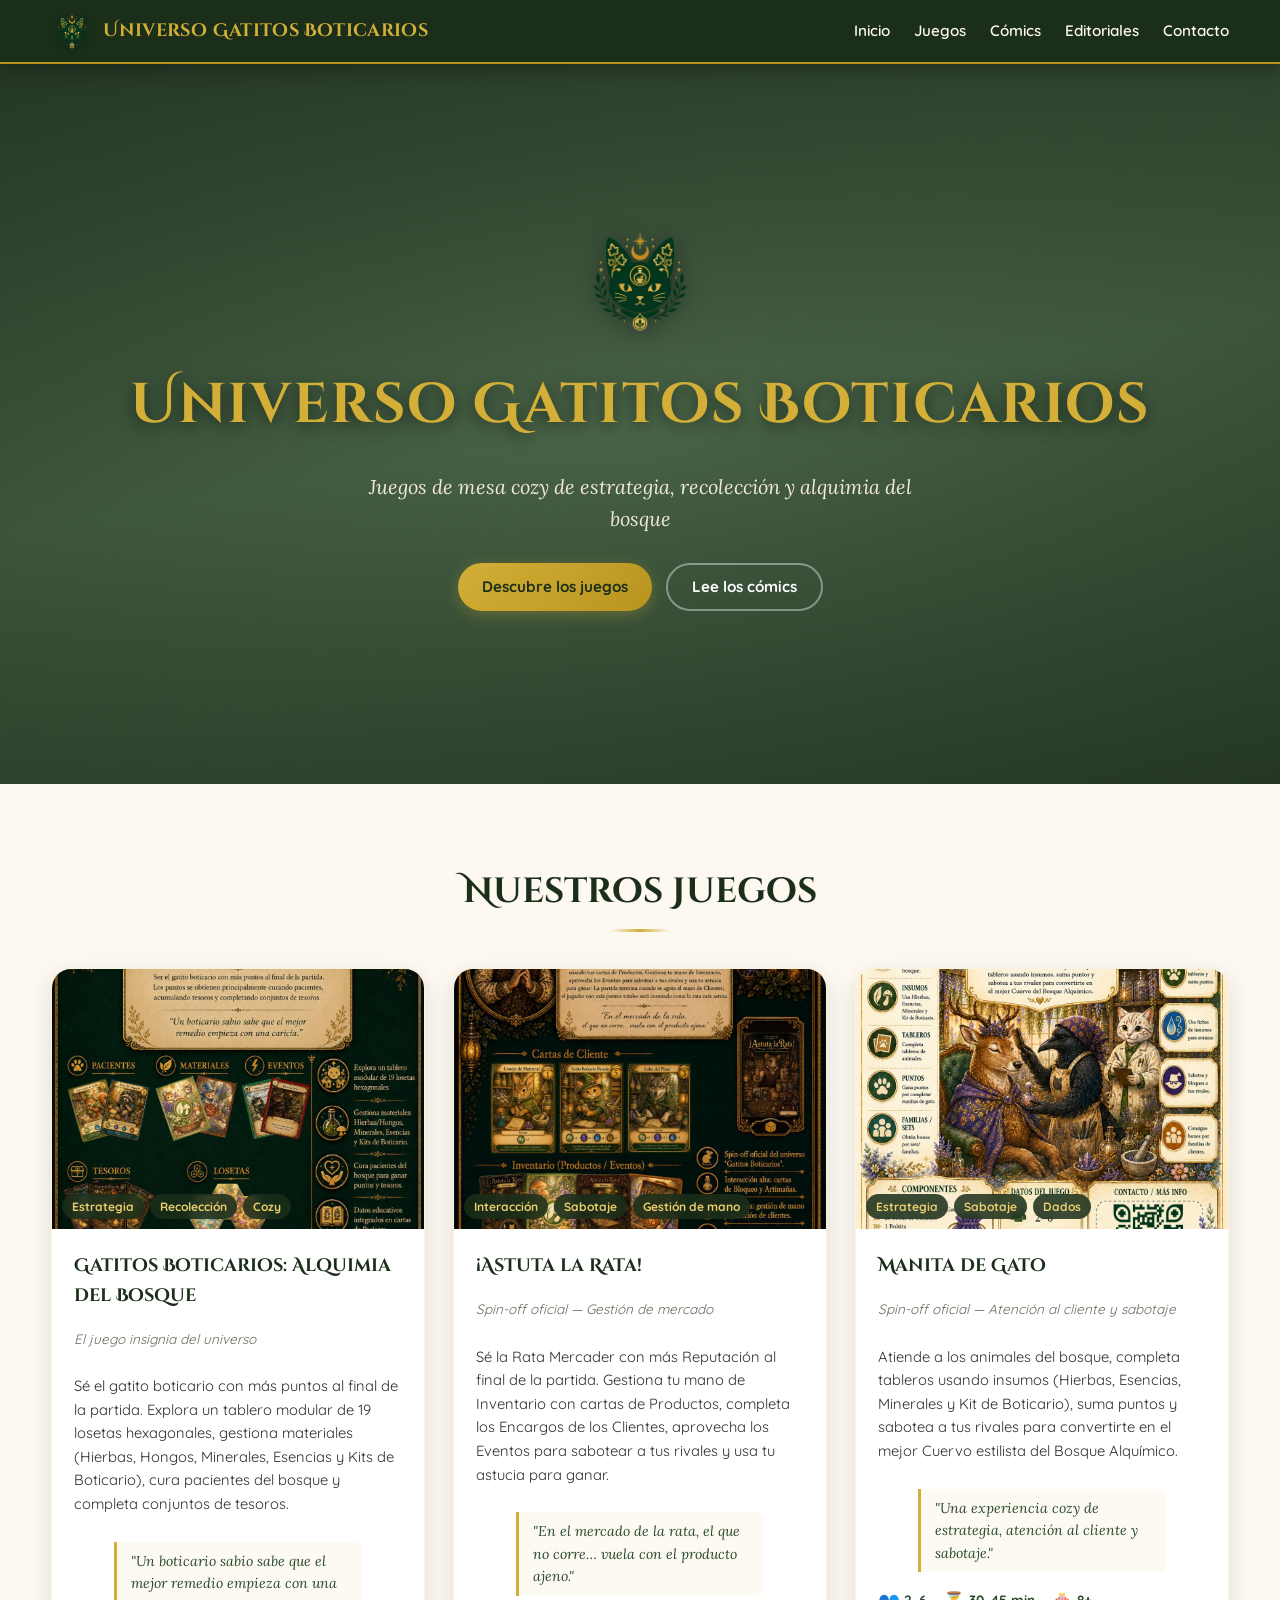
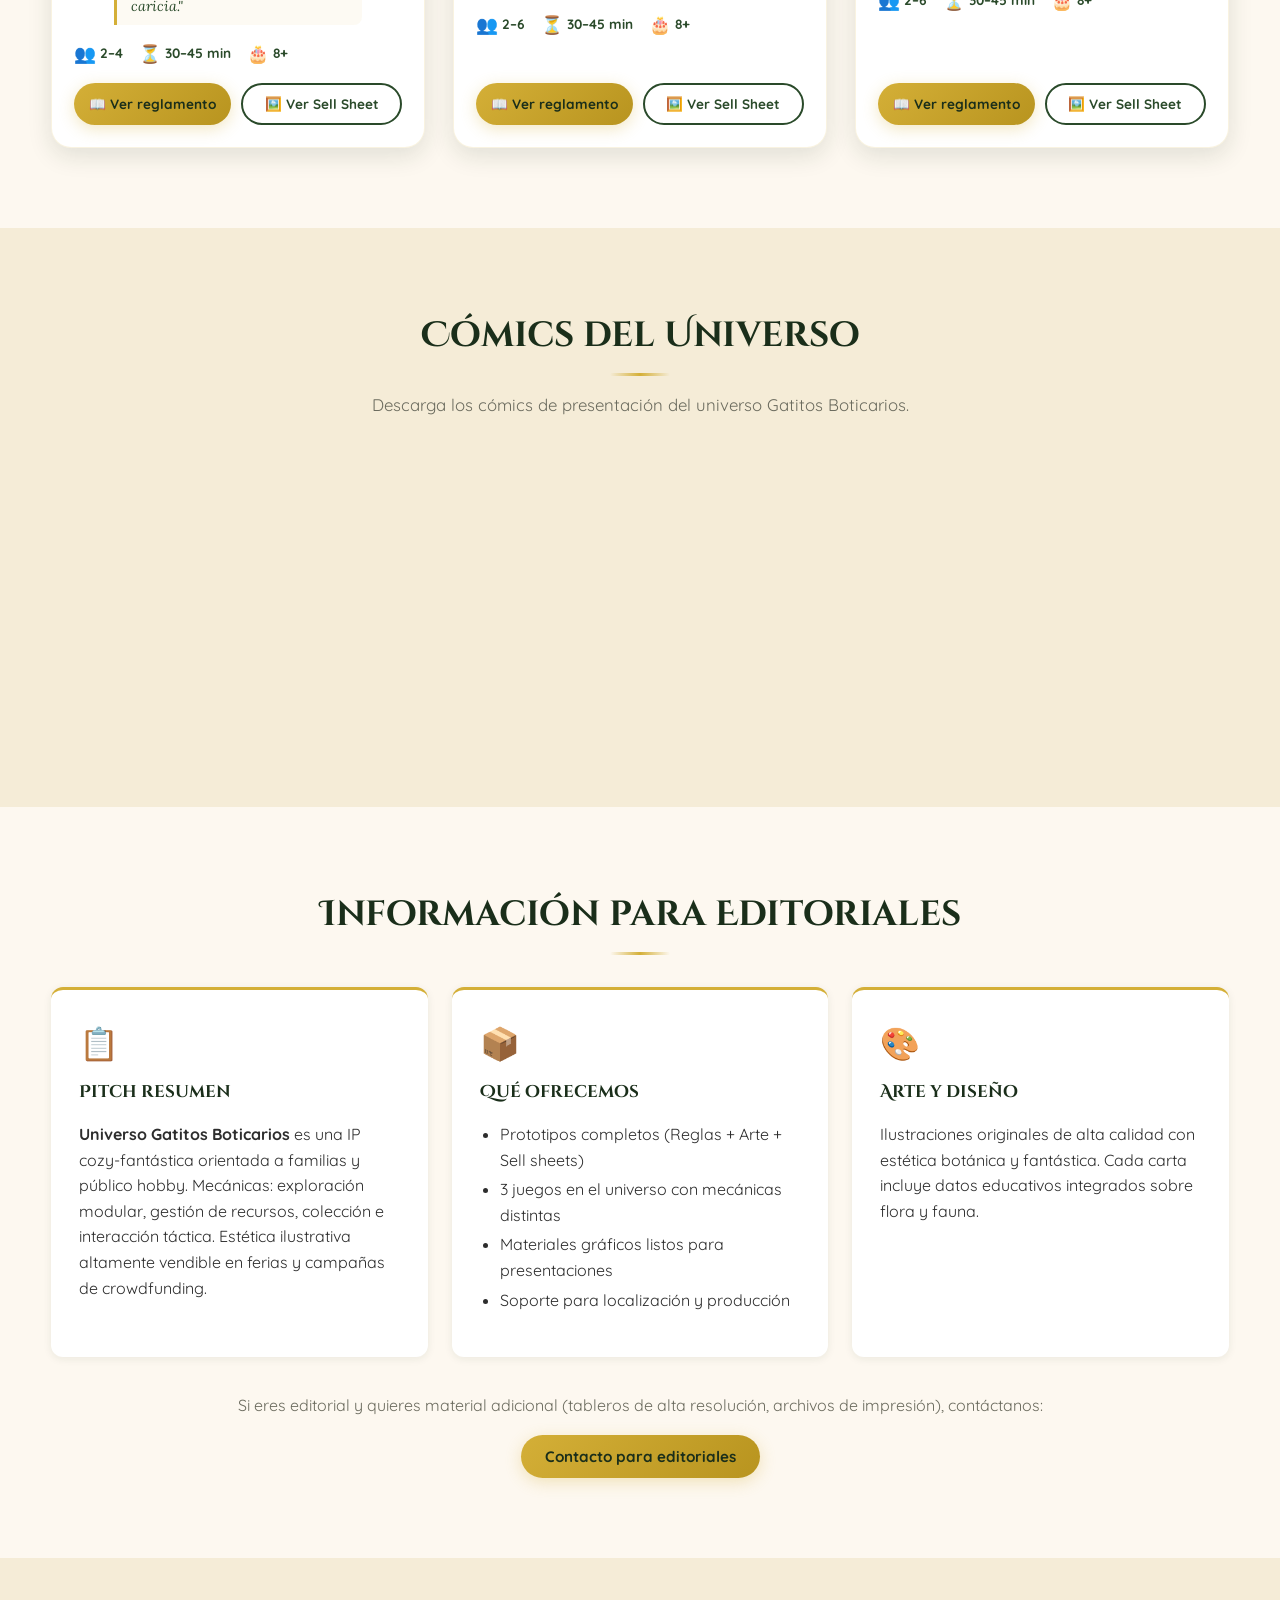
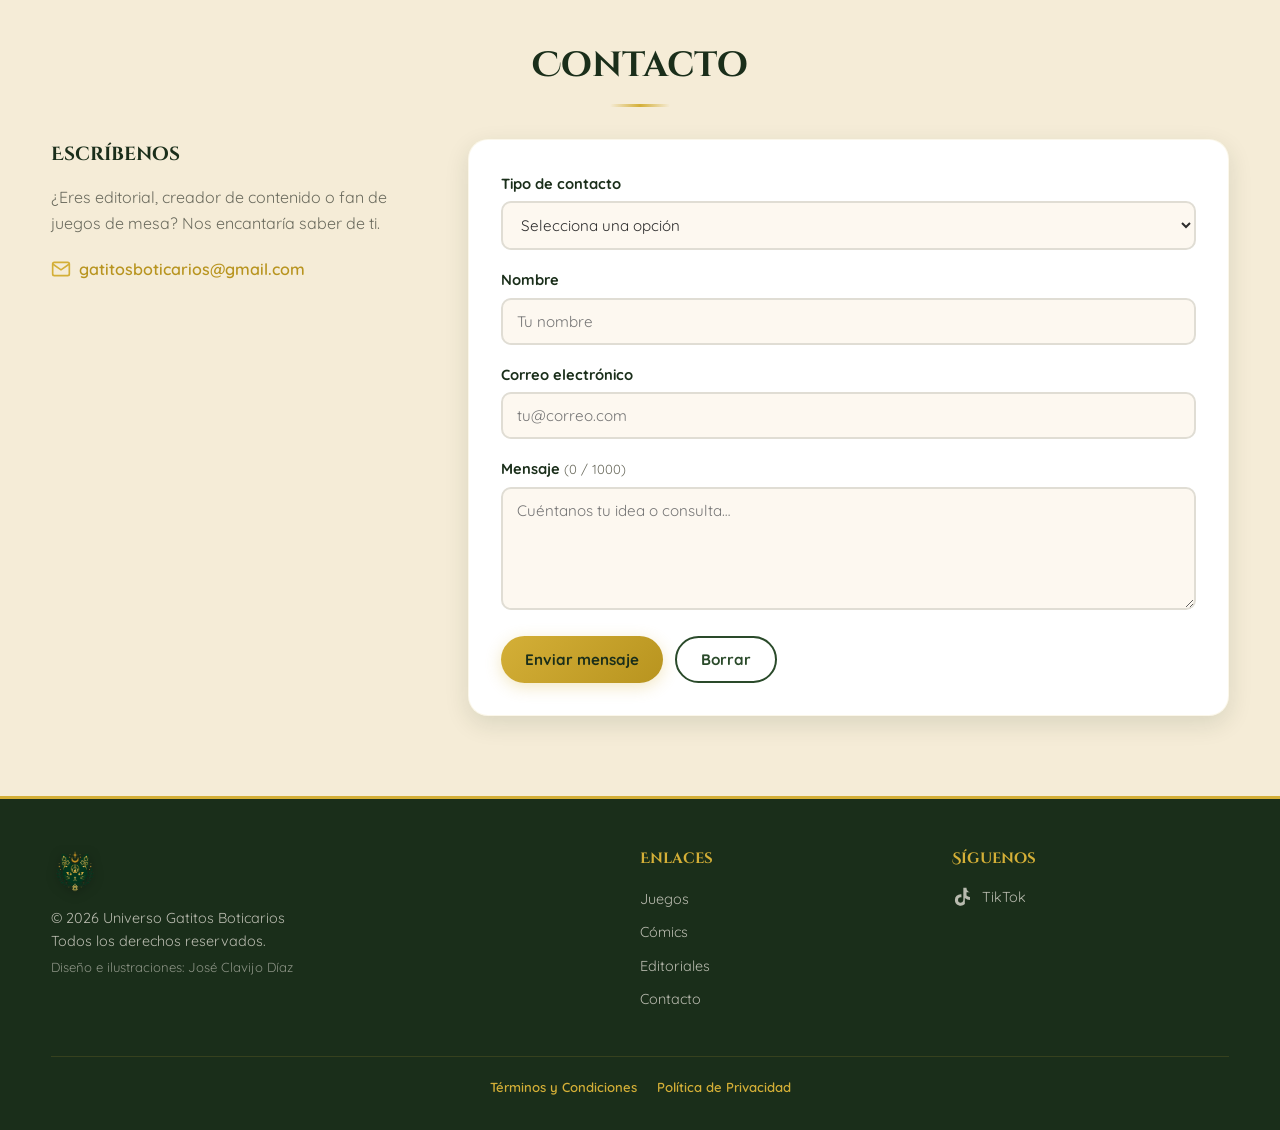
==== index.html @ 8b62f458 "Add files via upload" ====
<!DOCTYPE html>
<html lang="es">
<head>
  <meta charset="utf-8" />
  <meta name="viewport" content="width=device-width,initial-scale=1" />
  <title>Universo Gatitos Boticarios — Juegos de Mesa</title>
  <meta name="description" content="Universo Gatitos Boticarios: juegos de mesa cozy de estrategia y recolección ambientados en un bosque alquímico. Descubre Gatitos Boticarios, ¡Astuta la Rata! y Manita de Gato.">

  <!-- Favicon -->
  <link rel="icon" type="image/x-icon" href="assets/favicon/favicon.ico">
  <link rel="icon" type="image/png" sizes="192x192" href="assets/favicon/favicon-192.png">
  <link rel="apple-touch-icon" href="assets/favicon/favicon-192.png">

  <!-- Fonts -->
  <link rel="preconnect" href="https://fonts.googleapis.com">
  <link rel="preconnect" href="https://fonts.gstatic.com" crossorigin>
  <link href="https://fonts.googleapis.com/css2?family=Quicksand:wght@400;600;700&family=Cinzel+Decorative:wght@400;700&family=Lora:ital,wght@0,400;0,600;1,400&display=swap" rel="stylesheet">

  <link rel="stylesheet" href="css/style.css" />
</head>
<body>

  <!-- ===== HEADER ===== -->
  <header class="site-header" id="site-header">
    <div class="wrap header-wrap">
      <div class="brand">
        <a href="#inicio" class="brand-link">
          <img src="assets/images/logo.png" alt="Logo Universo Gatitos Boticarios" class="brand-logo">
          <span class="brand-text">Universo Gatitos Boticarios</span>
        </a>
      </div>
      <nav class="main-nav" aria-label="Navegación principal">
        <ul id="navMenu">
          <li><a href="#inicio">Inicio</a></li>
          <li><a href="#juegos">Juegos</a></li>
          <li><a href="#comics">Cómics</a></li>
          <li><a href="#editoriales">Editoriales</a></li>
          <li><a href="#contacto">Contacto</a></li>
        </ul>
        <button id="menuToggle" aria-label="Abrir menú" aria-expanded="false">
          <span class="hamburger"></span>
        </button>
      </nav>
    </div>
  </header>

  <main>

    <!-- ===== HERO ===== -->
    <section id="inicio" class="hero" role="region" aria-label="Bienvenida">
      <div class="hero-overlay"></div>
      <div class="hero-inner wrap">
        <img src="assets/images/logo.png" alt="Logo" class="hero-logo" />
        <h1>Universo Gatitos Boticarios</h1>
        <p class="tagline">Juegos de mesa cozy de estrategia, recolección y alquimia del bosque</p>
        <p class="hero-cta">
          <a href="#juegos" class="btn btn-primary">Descubre los juegos</a>
          <a href="#comics" class="btn btn-ghost">Lee los cómics</a>
        </p>
      </div>
    </section>

    <!-- ===== JUEGOS (dinámico) ===== -->
    <section id="juegos" class="section">
      <div class="wrap">
        <h2 class="section-title"><span>Nuestros Juegos</span></h2>
        <div id="gamesGrid" class="games-grid">
          <!-- Rendered by JS from data/games.json -->
        </div>
      </div>
    </section>

    <!-- ===== COMICS (dinámico) ===== -->
    <section id="comics" class="section section-alt">
      <div class="wrap">
        <h2 class="section-title"><span>Cómics del Universo</span></h2>
        <p class="section-desc">Descarga los cómics de presentación del universo Gatitos Boticarios.</p>
        <div id="comicsGrid" class="comics-grid">
          <!-- Rendered by JS from data/comics.json -->
        </div>
      </div>
    </section>

    <!-- ===== EDITORIALES ===== -->
    <section id="editoriales" class="section">
      <div class="wrap">
        <h2 class="section-title"><span>Información para Editoriales</span></h2>
        <div class="editorial-grid">
          <div class="editorial-card">
            <div class="editorial-icon">📋</div>
            <h4>Pitch resumen</h4>
            <p><strong>Universo Gatitos Boticarios</strong> es una IP cozy‑fantástica orientada a familias y público hobby. Mecánicas: exploración modular, gestión de recursos, colección e interacción táctica. Estética ilustrativa altamente vendible en ferias y campañas de crowdfunding.</p>
          </div>
          <div class="editorial-card">
            <div class="editorial-icon">📦</div>
            <h4>Qué ofrecemos</h4>
            <ul>
              <li>Prototipos completos (Reglas + Arte + Sell sheets)</li>
              <li>3 juegos en el universo con mecánicas distintas</li>
              <li>Materiales gráficos listos para presentaciones</li>
              <li>Soporte para localización y producción</li>
            </ul>
          </div>
          <div class="editorial-card">
            <div class="editorial-icon">🎨</div>
            <h4>Arte y diseño</h4>
            <p>Ilustraciones originales de alta calidad con estética botánica y fantástica. Cada carta incluye datos educativos integrados sobre flora y fauna.</p>
          </div>
        </div>
        <div class="editorial-cta">
          <p>Si eres editorial y quieres material adicional (tableros de alta resolución, archivos de impresión), contáctanos:</p>
          <a href="#contacto" class="btn btn-primary">Contacto para editoriales</a>
        </div>
      </div>
    </section>

    <!-- ===== CONTACTO ===== -->
    <section id="contacto" class="section section-alt">
      <div class="wrap">
        <h2 class="section-title"><span>Contacto</span></h2>
        <div class="contact-layout">
          <div class="contact-info">
            <h4>Escríbenos</h4>
            <p>¿Eres editorial, creador de contenido o fan de juegos de mesa? Nos encantaría saber de ti.</p>
            <div class="contact-email">
              <svg width="20" height="20" viewBox="0 0 24 24" fill="none" stroke="currentColor" stroke-width="2"><path d="M4 4h16c1.1 0 2 .9 2 2v12c0 1.1-.9 2-2 2H4c-1.1 0-2-.9-2-2V6c0-1.1.9-2 2-2z"/><polyline points="22,6 12,13 2,6"/></svg>
              <a href="mailto:gatitosboticarios@gmail.com">gatitosboticarios@gmail.com</a>
            </div>
          </div>

          <form id="contactForm" class="contact-form" novalidate>
            <div class="form-group">
              <label for="contactType">Tipo de contacto</label>
              <select id="contactType" name="contact_type" required>
                <option value="" disabled selected>Selecciona una opción</option>
                <option value="Editorial">Editorial</option>
                <option value="Fan de Juegos de Mesa">Fan de Juegos de Mesa</option>
                <option value="Creador de contenido">Creador de contenido</option>
                <option value="Otro">Otro</option>
              </select>
            </div>

            <div class="form-group">
              <label for="contactName">Nombre</label>
              <input type="text" id="contactName" name="user_name" required placeholder="Tu nombre">
            </div>

            <div class="form-group">
              <label for="contactEmail">Correo electrónico</label>
              <input type="email" id="contactEmail" name="user_email" required placeholder="tu@correo.com">
            </div>

            <div class="form-group">
              <label for="contactMessage">Mensaje <span class="char-counter" id="charCounter">(0 / 1000)</span></label>
              <textarea id="contactMessage" name="message" rows="5" required maxlength="1000" placeholder="Cuéntanos tu idea o consulta…"></textarea>
            </div>

            <div class="form-actions">
              <button type="submit" class="btn btn-primary" id="submitBtn">
                <span class="btn-text">Enviar mensaje</span>
                <span class="btn-loading" style="display:none;">Enviando…</span>
              </button>
              <button type="button" id="clearBtn" class="btn btn-outline">Borrar</button>
            </div>

            <div id="formStatus" class="form-status" role="alert" aria-live="polite"></div>
          </form>
        </div>
      </div>
    </section>

  </main>

  <!-- ===== FOOTER ===== -->
  <footer class="site-footer">
    <div class="wrap footer-wrap">
      <div class="footer-brand">
        <img src="assets/images/logo.png" alt="Logo" class="footer-logo">
        <p>&copy; 2026 Universo Gatitos Boticarios<br>Todos los derechos reservados.</p>
        <p class="footer-credit">Diseño e ilustraciones: José Clavijo Díaz</p>
      </div>

      <div class="footer-links">
        <h5>Enlaces</h5>
        <ul>
          <li><a href="#juegos">Juegos</a></li>
          <li><a href="#comics">Cómics</a></li>
          <li><a href="#editoriales">Editoriales</a></li>
          <li><a href="#contacto">Contacto</a></li>
        </ul>
      </div>

      <div class="footer-social" id="footerSocial">
        <h5>Síguenos</h5>
        <!-- Rendered by JS from data/social.json -->
      </div>

      <div class="footer-legal">
        <a href="legal/terms.html">Términos y Condiciones</a>
        <a href="legal/privacy.html">Política de Privacidad</a>
      </div>
    </div>
  </footer>

  <!-- ===== VIEWER MODAL ===== -->
  <div id="viewerModal" class="modal" aria-hidden="true" role="dialog" aria-label="Visor">
    <div class="modal-overlay" data-close="true"></div>
    <div class="modal-content" role="document">
      <button class="modal-close" aria-label="Cerrar visor">&times;</button>
      <div class="modal-header">
        <h3 id="viewerTitle"></h3>
      </div>
      <div class="modal-body">
        <img id="viewerImage" src="" alt="" style="display:none;">
        <iframe id="viewerPDF" src="" frameborder="0" style="display:none;"></iframe>
      </div>
      <div class="modal-controls">
        <a id="downloadBtn" class="btn btn-primary btn-sm" href="#" download target="_blank" rel="noopener">Descargar</a>
      </div>
    </div>
  </div>

  <!-- EmailJS SDK -->
  <script src="https://cdn.jsdelivr.net/npm/@emailjs/browser@4/dist/email.min.js"></script>
  <script src="js/script.js"></script>
</body>
</html>
---- css/style.css ----
/* ============================================
   Universo Gatitos Boticarios — Main Stylesheet
   Paleta: verde bosque oscuro + dorado alquímico
   ============================================ */

:root {
  --dark-green: #1a2e1a;
  --forest: #2a4a2a;
  --forest-light: #3a5e3a;
  --gold: #d4af37;
  --gold-light: #e8cc6e;
  --gold-dark: #b8941f;
  --cream: #fdf8f0;
  --cream-dark: #f0e8d8;
  --parchment: #f5ecd7;
  --text-dark: #1a1a1a;
  --text-body: #2d2d2d;
  --text-muted: #6b6b5e;
  --white: #ffffff;
  --shadow-sm: 0 2px 8px rgba(26,46,26,0.08);
  --shadow-md: 0 8px 24px rgba(26,46,26,0.12);
  --shadow-lg: 0 16px 48px rgba(26,46,26,0.18);
  --radius: 12px;
  --radius-lg: 20px;
  --transition: 0.25s ease;
}

/* ===== RESET & BASE ===== */
*, *::before, *::after { box-sizing: border-box; }
html { scroll-behavior: smooth; }
body {
  font-family: 'Quicksand', sans-serif;
  background: var(--cream);
  color: var(--text-body);
  margin: 0;
  line-height: 1.6;
  -webkit-font-smoothing: antialiased;
}
img { max-width: 100%; display: block; }
a { color: var(--gold-dark); text-decoration: none; transition: color var(--transition); }
a:hover { color: var(--gold); }

.wrap {
  width: 92%;
  max-width: 1200px;
  margin: 0 auto;
}

/* ===== HEADER ===== */
.site-header {
  background: var(--dark-green);
  position: sticky;
  top: 0;
  z-index: 100;
  box-shadow: 0 4px 20px rgba(0,0,0,0.3);
  border-bottom: 2px solid var(--gold-dark);
}
.header-wrap {
  display: flex;
  align-items: center;
  justify-content: space-between;
  padding: 10px 0;
}
.brand-link {
  display: flex;
  align-items: center;
  gap: 10px;
  text-decoration: none;
}
.brand-logo {
  width: 42px;
  height: 42px;
  object-fit: contain;
  filter: drop-shadow(0 2px 4px rgba(0,0,0,0.3));
}
.brand-text {
  font-family: 'Cinzel Decorative', serif;
  color: var(--gold);
  font-size: 1.15rem;
  font-weight: 700;
  letter-spacing: 0.02em;
}
.main-nav {
  display: flex;
  align-items: center;
}
.main-nav ul {
  list-style: none;
  display: flex;
  gap: 24px;
  margin: 0;
  padding: 0;
}
.main-nav a {
  color: var(--cream);
  text-decoration: none;
  font-weight: 600;
  font-size: 0.95rem;
  padding: 6px 0;
  position: relative;
  transition: color var(--transition);
}
.main-nav a::after {
  content: '';
  position: absolute;
  bottom: 0;
  left: 0;
  width: 0;
  height: 2px;
  background: var(--gold);
  transition: width var(--transition);
}
.main-nav a:hover { color: var(--gold); }
.main-nav a:hover::after { width: 100%; }

/* Hamburger */
#menuToggle {
  display: none;
  background: transparent;
  border: 0;
  cursor: pointer;
  padding: 8px;
  z-index: 110;
}
.hamburger, .hamburger::before, .hamburger::after {
  display: block;
  width: 24px;
  height: 2px;
  background: var(--gold);
  border-radius: 2px;
  transition: all 0.3s ease;
}
.hamburger { position: relative; }
.hamburger::before, .hamburger::after {
  content: '';
  position: absolute;
  left: 0;
}
.hamburger::before { top: -7px; }
.hamburger::after { top: 7px; }

#menuToggle[aria-expanded="true"] .hamburger { background: transparent; }
#menuToggle[aria-expanded="true"] .hamburger::before { top: 0; transform: rotate(45deg); }
#menuToggle[aria-expanded="true"] .hamburger::after { top: 0; transform: rotate(-45deg); }

/* ===== HERO ===== */
.hero {
  min-height: 80vh;
  display: flex;
  align-items: center;
  justify-content: center;
  position: relative;
  overflow: hidden;
  background:
    linear-gradient(170deg, rgba(26,46,26,0.92) 0%, rgba(42,74,42,0.85) 50%, rgba(26,46,26,0.92) 100%),
    url('assets/sell-sheets/Sell_Sheet_Gatitos_Boticarios.jpg');
  background-size: cover;
  background-position: center;
  text-align: center;
  color: var(--white);
}
.hero-overlay {
  position: absolute;
  inset: 0;
  background: radial-gradient(ellipse at center, transparent 0%, rgba(26,46,26,0.4) 100%);
  pointer-events: none;
}
.hero-inner {
  position: relative;
  z-index: 2;
  padding: 60px 20px;
}
.hero-logo {
  width: 120px;
  height: 120px;
  margin: 0 auto 20px;
  filter: drop-shadow(0 4px 12px rgba(0,0,0,0.4));
  animation: floatLogo 4s ease-in-out infinite;
}
@keyframes floatLogo {
  0%, 100% { transform: translateY(0); }
  50% { transform: translateY(-8px); }
}
.hero h1 {
  font-family: 'Cinzel Decorative', serif;
  color: var(--gold);
  font-size: clamp(2rem, 5vw, 3.5rem);
  margin: 0 0 12px;
  text-shadow: 0 4px 16px rgba(0,0,0,0.5);
  letter-spacing: 0.03em;
}
.tagline {
  font-family: 'Lora', serif;
  font-style: italic;
  font-size: clamp(1rem, 2.5vw, 1.25rem);
  color: var(--cream-dark);
  margin-bottom: 28px;
  max-width: 600px;
  margin-left: auto;
  margin-right: auto;
}
.hero-cta {
  display: flex;
  gap: 14px;
  justify-content: center;
  flex-wrap: wrap;
}

/* ===== BUTTONS ===== */
.btn {
  display: inline-flex;
  align-items: center;
  justify-content: center;
  gap: 6px;
  border: 0;
  cursor: pointer;
  text-decoration: none;
  font-weight: 700;
  font-family: inherit;
  font-size: 0.95rem;
  padding: 12px 24px;
  border-radius: 30px;
  transition: all var(--transition);
  line-height: 1.3;
}
.btn-primary {
  background: linear-gradient(135deg, var(--gold), var(--gold-dark));
  color: var(--dark-green);
  box-shadow: 0 4px 16px rgba(212,175,55,0.3);
}
.btn-primary:hover {
  transform: translateY(-2px);
  box-shadow: 0 6px 24px rgba(212,175,55,0.4);
  background: linear-gradient(135deg, var(--gold-light), var(--gold));
  color: var(--dark-green);
}
.btn-ghost {
  background: transparent;
  border: 2px solid rgba(255,255,255,0.4);
  color: var(--white);
}
.btn-ghost:hover {
  background: rgba(255,255,255,0.1);
  border-color: var(--gold);
  color: var(--gold);
}
.btn-outline {
  background: transparent;
  border: 2px solid var(--forest);
  color: var(--forest);
}
.btn-outline:hover {
  background: var(--forest);
  color: var(--white);
}
.btn-sm {
  padding: 8px 16px;
  font-size: 0.85rem;
}
.btn-download {
  display: inline-flex;
  align-items: center;
  gap: 8px;
  background: var(--forest);
  color: var(--white);
  padding: 12px 22px;
  border-radius: 30px;
  font-weight: 700;
  text-decoration: none;
  transition: all var(--transition);
  box-shadow: var(--shadow-sm);
}
.btn-download:hover {
  background: var(--forest-light);
  transform: translateY(-2px);
  box-shadow: var(--shadow-md);
  color: var(--white);
}
.btn-download svg {
  width: 18px;
  height: 18px;
  flex-shrink: 0;
}

/* ===== SECTIONS ===== */
.section {
  padding: 80px 0;
}
.section-alt {
  background: var(--parchment);
}
.section-title {
  text-align: center;
  font-family: 'Cinzel Decorative', serif;
  color: var(--dark-green);
  font-size: clamp(1.5rem, 3vw, 2.2rem);
  margin: 0 0 16px;
  position: relative;
}
.section-title span {
  position: relative;
  display: inline-block;
  padding-bottom: 12px;
}
.section-title span::after {
  content: '';
  position: absolute;
  bottom: 0;
  left: 50%;
  transform: translateX(-50%);
  width: 60px;
  height: 3px;
  background: linear-gradient(90deg, transparent, var(--gold), transparent);
  border-radius: 2px;
}
.section-desc {
  text-align: center;
  color: var(--text-muted);
  max-width: 600px;
  margin: 0 auto 32px;
  font-size: 1.05rem;
}

/* ===== GAMES GRID ===== */
.games-grid {
  display: grid;
  grid-template-columns: repeat(auto-fit, minmax(340px, 1fr));
  gap: 28px;
  margin-top: 36px;
}
.game-card {
  background: var(--white);
  border-radius: var(--radius-lg);
  overflow: hidden;
  box-shadow: var(--shadow-md);
  display: flex;
  flex-direction: column;
  border: 1px solid rgba(212,175,55,0.15);
  transition: transform var(--transition), box-shadow var(--transition);
}
.game-card:hover {
  transform: translateY(-4px);
  box-shadow: var(--shadow-lg);
}
.game-cover-wrap {
  position: relative;
  overflow: hidden;
  height: 260px;
}
.game-cover {
  width: 100%;
  height: 100%;
  object-fit: cover;
  transition: transform 0.4s ease;
}
.game-card:hover .game-cover {
  transform: scale(1.03);
}
.game-tags {
  position: absolute;
  bottom: 10px;
  left: 10px;
  display: flex;
  gap: 6px;
  flex-wrap: wrap;
}
.game-tag {
  background: rgba(26,46,26,0.85);
  color: var(--gold-light);
  padding: 3px 10px;
  border-radius: 20px;
  font-size: 0.75rem;
  font-weight: 700;
  backdrop-filter: blur(4px);
}
.game-body {
  padding: 22px;
  flex: 1;
  display: flex;
  flex-direction: column;
}
.game-body h3 {
  margin: 0 0 4px;
  font-family: 'Cinzel Decorative', serif;
  color: var(--dark-green);
  font-size: 1.15rem;
}
.game-subtitle {
  color: var(--text-muted);
  font-size: 0.85rem;
  margin-bottom: 10px;
  font-style: italic;
}
.game-body p.game-desc {
  line-height: 1.6;
  font-size: 0.92rem;
  color: var(--text-body);
  margin-bottom: 12px;
}
.game-quote {
  font-family: 'Lora', serif;
  font-style: italic;
  color: var(--forest);
  font-size: 0.88rem;
  padding: 8px 14px;
  border-left: 3px solid var(--gold);
  background: rgba(212,175,55,0.06);
  border-radius: 0 8px 8px 0;
  margin-bottom: 14px;
}
.game-meta {
  list-style: none;
  padding: 0;
  display: flex;
  gap: 16px;
  flex-wrap: wrap;
  margin: 0 0 16px;
}
.game-meta li {
  font-size: 0.85rem;
  font-weight: 700;
  color: var(--forest);
  display: flex;
  align-items: center;
  gap: 4px;
}
.game-meta .meta-icon {
  font-size: 1.1rem;
}
.game-actions {
  display: flex;
  flex-wrap: wrap;
  gap: 10px;
  margin-top: auto;
}
.game-actions .btn {
  flex: 1;
  min-width: 140px;
  text-align: center;
  font-size: 0.85rem;
  padding: 10px 14px;
}

/* ===== COMICS GRID ===== */
.comics-grid {
  display: grid;
  grid-template-columns: repeat(auto-fit, minmax(280px, 1fr));
  gap: 24px;
  margin-top: 24px;
}
.comic-card {
  background: var(--white);
  border-radius: var(--radius);
  padding: 24px;
  box-shadow: var(--shadow-sm);
  border: 1px solid rgba(212,175,55,0.12);
  display: flex;
  flex-direction: column;
  align-items: center;
  text-align: center;
  transition: transform var(--transition), box-shadow var(--transition);
}
.comic-card:hover {
  transform: translateY(-3px);
  box-shadow: var(--shadow-md);
}
.comic-icon {
  font-size: 3rem;
  margin-bottom: 12px;
}
.comic-card h4 {
  font-family: 'Cinzel Decorative', serif;
  color: var(--dark-green);
  font-size: 1rem;
  margin: 0 0 8px;
}
.comic-card p {
  color: var(--text-muted);
  font-size: 0.9rem;
  margin-bottom: 16px;
}

/* ===== EDITORIAL ===== */
.editorial-grid {
  display: grid;
  grid-template-columns: repeat(auto-fit, minmax(280px, 1fr));
  gap: 24px;
  margin-top: 32px;
}
.editorial-card {
  background: var(--white);
  border-radius: var(--radius);
  padding: 28px;
  box-shadow: var(--shadow-sm);
  border-top: 3px solid var(--gold);
  transition: transform var(--transition);
}
.editorial-card:hover {
  transform: translateY(-3px);
}
.editorial-icon {
  font-size: 2rem;
  margin-bottom: 10px;
}
.editorial-card h4 {
  font-family: 'Cinzel Decorative', serif;
  color: var(--dark-green);
  margin: 0 0 10px;
  font-size: 1.05rem;
}
.editorial-card ul {
  padding-left: 20px;
  color: var(--text-body);
}
.editorial-card li {
  margin-bottom: 4px;
}
.editorial-cta {
  margin-top: 36px;
  text-align: center;
}
.editorial-cta p {
  margin-bottom: 16px;
  color: var(--text-muted);
}

/* ===== CONTACT ===== */
.contact-layout {
  display: grid;
  grid-template-columns: 1fr 2fr;
  gap: 36px;
  margin-top: 32px;
  align-items: start;
}
.contact-info h4 {
  font-family: 'Cinzel Decorative', serif;
  color: var(--dark-green);
  font-size: 1.2rem;
  margin: 0 0 12px;
}
.contact-info p {
  color: var(--text-muted);
  margin-bottom: 20px;
}
.contact-email {
  display: flex;
  align-items: center;
  gap: 8px;
  color: var(--forest);
  font-weight: 600;
}
.contact-email svg {
  color: var(--gold);
  flex-shrink: 0;
}
.contact-form {
  background: var(--white);
  padding: 32px;
  border-radius: var(--radius-lg);
  box-shadow: var(--shadow-md);
  border: 1px solid rgba(212,175,55,0.1);
}
.form-group {
  margin-bottom: 18px;
}
.form-group label {
  display: block;
  font-weight: 700;
  margin-bottom: 6px;
  color: var(--dark-green);
  font-size: 0.92rem;
}
.form-group input,
.form-group textarea,
.form-group select {
  width: 100%;
  padding: 12px 14px;
  border: 2px solid #e0ddd4;
  border-radius: 10px;
  font-family: inherit;
  font-size: 0.95rem;
  color: var(--text-body);
  background: var(--cream);
  transition: border-color var(--transition), box-shadow var(--transition);
}
.form-group input:focus,
.form-group textarea:focus,
.form-group select:focus {
  outline: none;
  border-color: var(--gold);
  box-shadow: 0 0 0 3px rgba(212,175,55,0.15);
}
.form-group textarea {
  resize: vertical;
  min-height: 100px;
}
.char-counter {
  font-weight: 400;
  font-size: 0.82rem;
  color: var(--text-muted);
}
.form-actions {
  display: flex;
  gap: 12px;
  flex-wrap: wrap;
  margin-top: 6px;
}
.form-status {
  margin-top: 14px;
  padding: 12px 16px;
  border-radius: 10px;
  font-weight: 600;
  font-size: 0.9rem;
  display: none;
}
.form-status.success {
  display: block;
  background: rgba(42,74,42,0.08);
  color: var(--forest);
  border: 1px solid rgba(42,74,42,0.2);
}
.form-status.error {
  display: block;
  background: rgba(180,40,40,0.08);
  color: #b42828;
  border: 1px solid rgba(180,40,40,0.2);
}

/* ===== FOOTER ===== */
.site-footer {
  background: var(--dark-green);
  color: var(--cream-dark);
  padding: 48px 0 32px;
  border-top: 3px solid var(--gold);
}
.footer-wrap {
  display: grid;
  grid-template-columns: 2fr 1fr 1fr;
  gap: 36px;
  align-items: start;
}
.footer-logo {
  width: 48px;
  height: 48px;
  margin-bottom: 12px;
  filter: drop-shadow(0 2px 6px rgba(0,0,0,0.3));
}
.footer-brand p {
  margin: 0 0 4px;
  font-size: 0.9rem;
  color: rgba(253,248,240,0.7);
}
.footer-credit {
  font-size: 0.82rem !important;
  color: rgba(253,248,240,0.5) !important;
}
.footer-links h5,
.footer-social h5 {
  font-family: 'Cinzel Decorative', serif;
  color: var(--gold);
  font-size: 0.95rem;
  margin: 0 0 14px;
}
.footer-links ul {
  list-style: none;
  padding: 0;
  margin: 0;
}
.footer-links li {
  margin-bottom: 8px;
}
.footer-links a {
  color: rgba(253,248,240,0.7);
  transition: color var(--transition);
  font-size: 0.9rem;
}
.footer-links a:hover { color: var(--gold); }

.footer-social-list {
  list-style: none;
  padding: 0;
  margin: 0;
  display: flex;
  gap: 12px;
}
.social-link {
  display: flex;
  align-items: center;
  gap: 8px;
  color: rgba(253,248,240,0.7);
  font-size: 0.9rem;
  transition: color var(--transition);
}
.social-link:hover { color: var(--gold); }
.social-link svg {
  width: 22px;
  height: 22px;
  flex-shrink: 0;
}

.footer-legal {
  grid-column: 1 / -1;
  text-align: center;
  padding-top: 20px;
  border-top: 1px solid rgba(212,175,55,0.15);
  display: flex;
  gap: 20px;
  justify-content: center;
}
.footer-legal a {
  color: var(--gold);
  font-size: 0.82rem;
  font-weight: 600;
}
.footer-legal a:hover { color: var(--gold-light); }

/* ===== MODAL / VIEWER ===== */
.modal {
  display: none;
  position: fixed;
  inset: 0;
  z-index: 2000;
}
.modal[aria-hidden="false"] { display: block; }
.modal-overlay {
  position: fixed;
  inset: 0;
  background: rgba(10,10,10,0.7);
  backdrop-filter: blur(4px);
}
.modal-content {
  position: fixed;
  top: 50%;
  left: 50%;
  transform: translate(-50%,-50%);
  width: 92%;
  max-width: 900px;
  max-height: 90vh;
  background: var(--cream);
  border-radius: var(--radius-lg);
  box-shadow: 0 24px 64px rgba(0,0,0,0.5);
  overflow: hidden;
  display: flex;
  flex-direction: column;
  border: 2px solid var(--gold-dark);
}
.modal-header {
  padding: 14px 20px;
  border-bottom: 1px solid rgba(212,175,55,0.2);
  background: var(--dark-green);
}
.modal-header h3 {
  margin: 0;
  font-family: 'Cinzel Decorative', serif;
  color: var(--gold);
  font-size: 1rem;
}
.modal-close {
  position: absolute;
  right: 14px;
  top: 10px;
  border: 0;
  background: transparent;
  font-size: 28px;
  color: var(--gold);
  cursor: pointer;
  z-index: 10;
  transition: transform var(--transition);
}
.modal-close:hover { transform: scale(1.2); }
.modal-body {
  padding: 16px;
  display: flex;
  align-items: center;
  justify-content: center;
  flex: 1;
  background: var(--parchment);
  overflow: auto;
}
.modal-body img#viewerImage {
  max-width: 100%;
  max-height: 75vh;
  object-fit: contain;
  border-radius: 8px;
}
.modal-body iframe#viewerPDF {
  width: 100%;
  height: 75vh;
  border: 0;
  border-radius: 8px;
}
.modal-controls {
  display: flex;
  gap: 10px;
  align-items: center;
  padding: 12px 20px;
  justify-content: center;
  border-top: 1px solid rgba(212,175,55,0.2);
  background: var(--cream);
}

/* ===== RESPONSIVE ===== */
@media (max-width: 960px) {
  .footer-wrap {
    grid-template-columns: 1fr 1fr;
  }
  .contact-layout {
    grid-template-columns: 1fr;
  }
  .games-grid {
    grid-template-columns: 1fr;
  }
}

@media (max-width: 768px) {
  .section { padding: 56px 0; }

  /* Mobile nav */
  #menuToggle { display: block; }
  .main-nav ul {
    display: none;
    position: absolute;
    top: 100%;
    left: 0;
    right: 0;
    background: var(--dark-green);
    padding: 16px 24px;
    flex-direction: column;
    gap: 2px;
    border-bottom: 2px solid var(--gold-dark);
    box-shadow: 0 10px 30px rgba(0,0,0,0.3);
  }
  .main-nav ul.open {
    display: flex;
  }
  .main-nav a {
    padding: 10px 0;
    font-size: 1.05rem;
    display: block;
  }
  .main-nav a::after { display: none; }

  .brand-text { font-size: 0.95rem; }

  .hero { min-height: 70vh; }
  .hero-logo { width: 90px; height: 90px; }
  .hero h1 { font-size: 1.8rem; }

  .editorial-grid { grid-template-columns: 1fr; }

  .footer-wrap {
    grid-template-columns: 1fr;
    text-align: center;
  }
  .footer-social-list { justify-content: center; }

  .modal-content {
    width: 96%;
    max-height: 94vh;
  }
}

@media (max-width: 480px) {
  .hero h1 { font-size: 1.5rem; }
  .tagline { font-size: 0.9rem; }
  .hero-logo { width: 70px; height: 70px; }
  .section { padding: 42px 0; }
  .section-title { font-size: 1.3rem; }

  .game-cover-wrap { height: 200px; }
  .game-body { padding: 16px; }
  .game-actions { flex-direction: column; }
  .game-actions .btn { min-width: unset; }

  .contact-form { padding: 20px; }
  .form-actions { flex-direction: column; }

  .comics-grid { grid-template-columns: 1fr; }
}

/* ===== ANIMATIONS ===== */
.fade-in {
  opacity: 0;
  transform: translateY(20px);
  transition: opacity 0.6s ease, transform 0.6s ease;
}
.fade-in.visible {
  opacity: 1;
  transform: translateY(0);
}

/* ===== SCROLL TO TOP HINT ===== */
.site-header.scrolled {
  background: rgba(26,46,26,0.97);
  backdrop-filter: blur(8px);
}
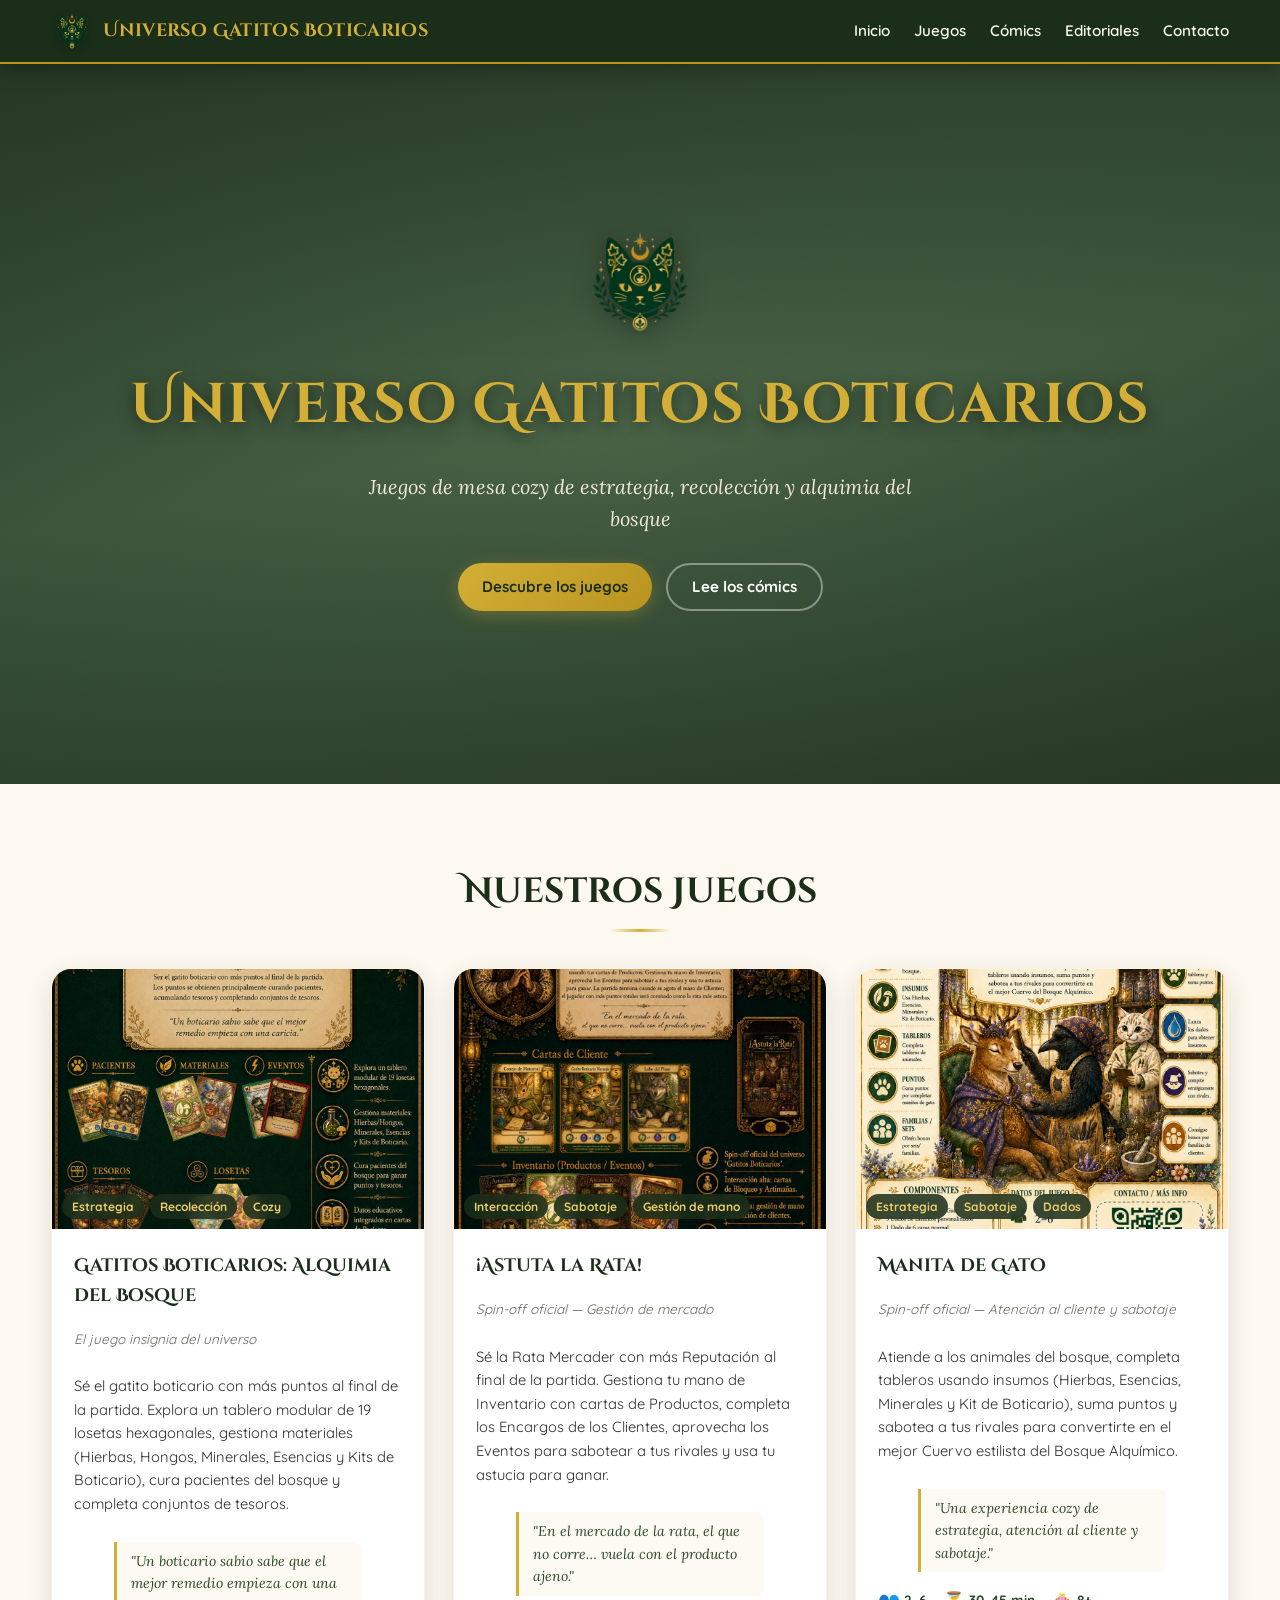
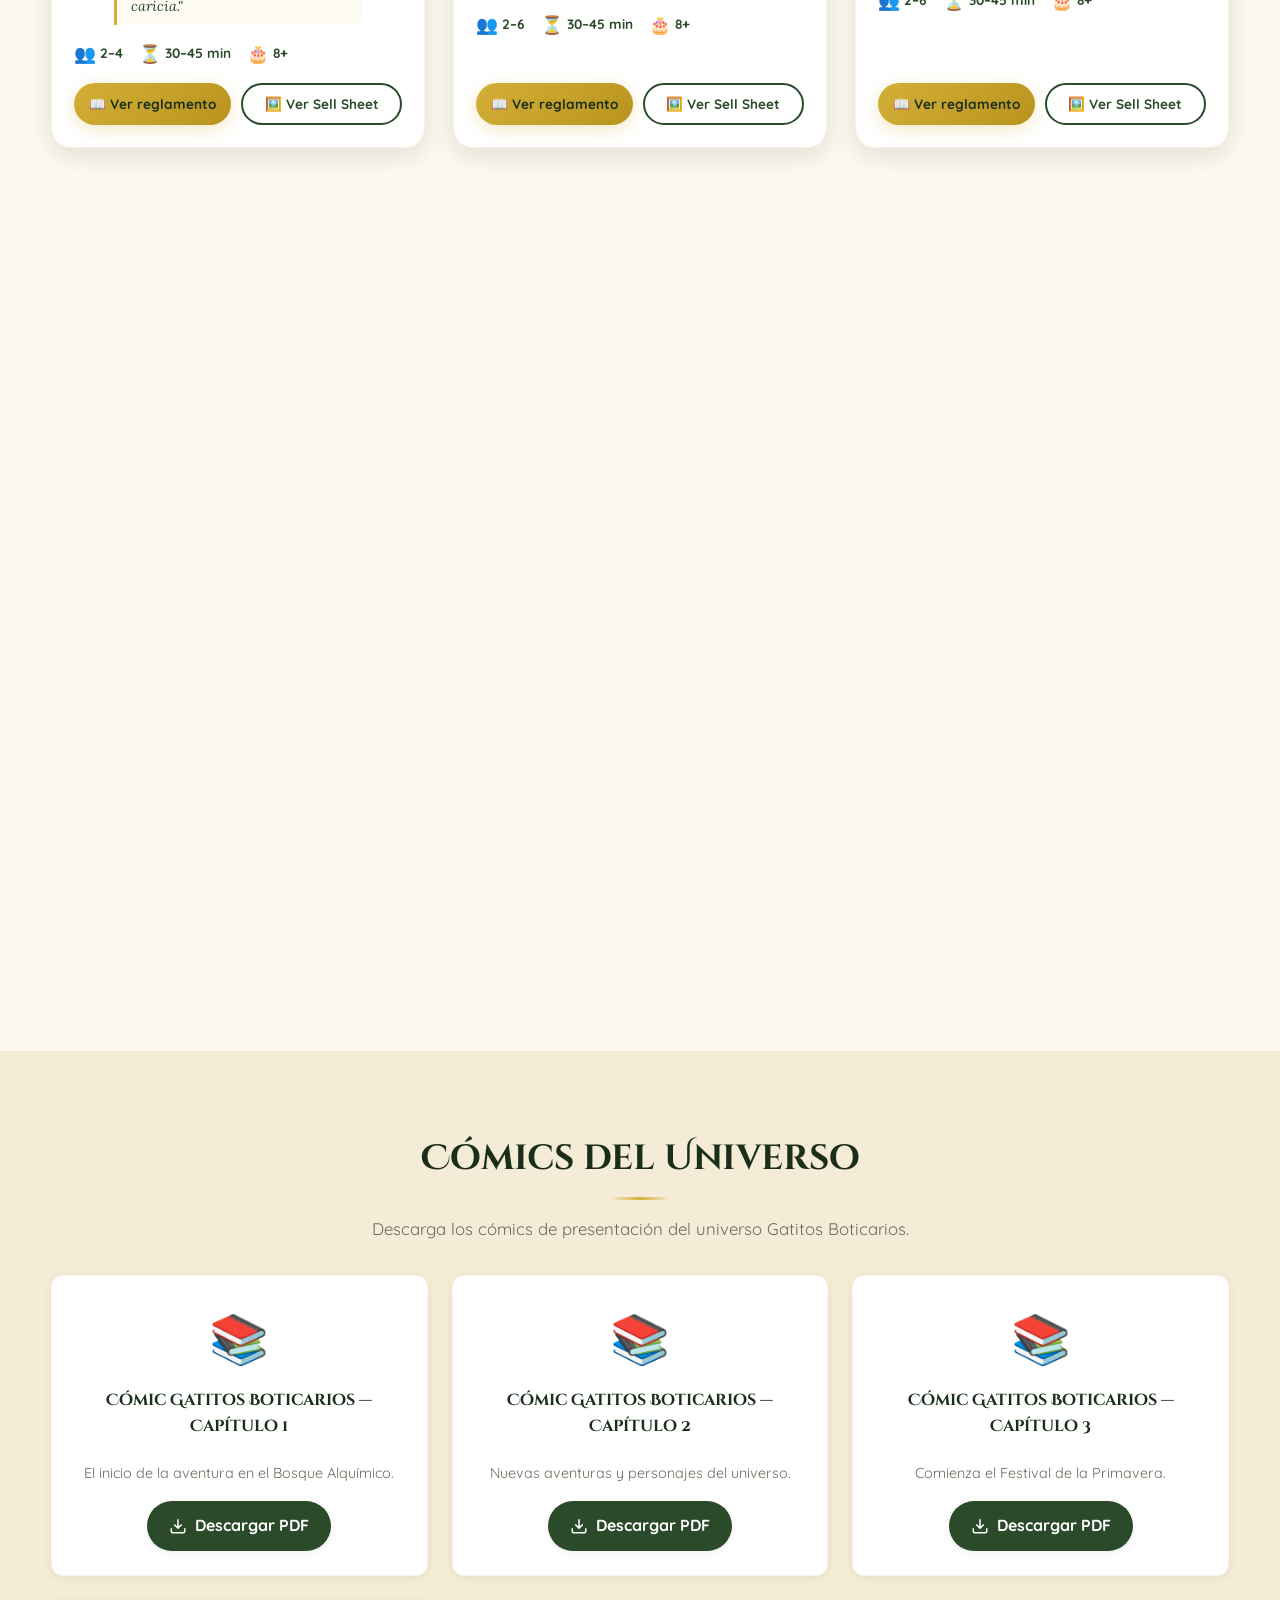
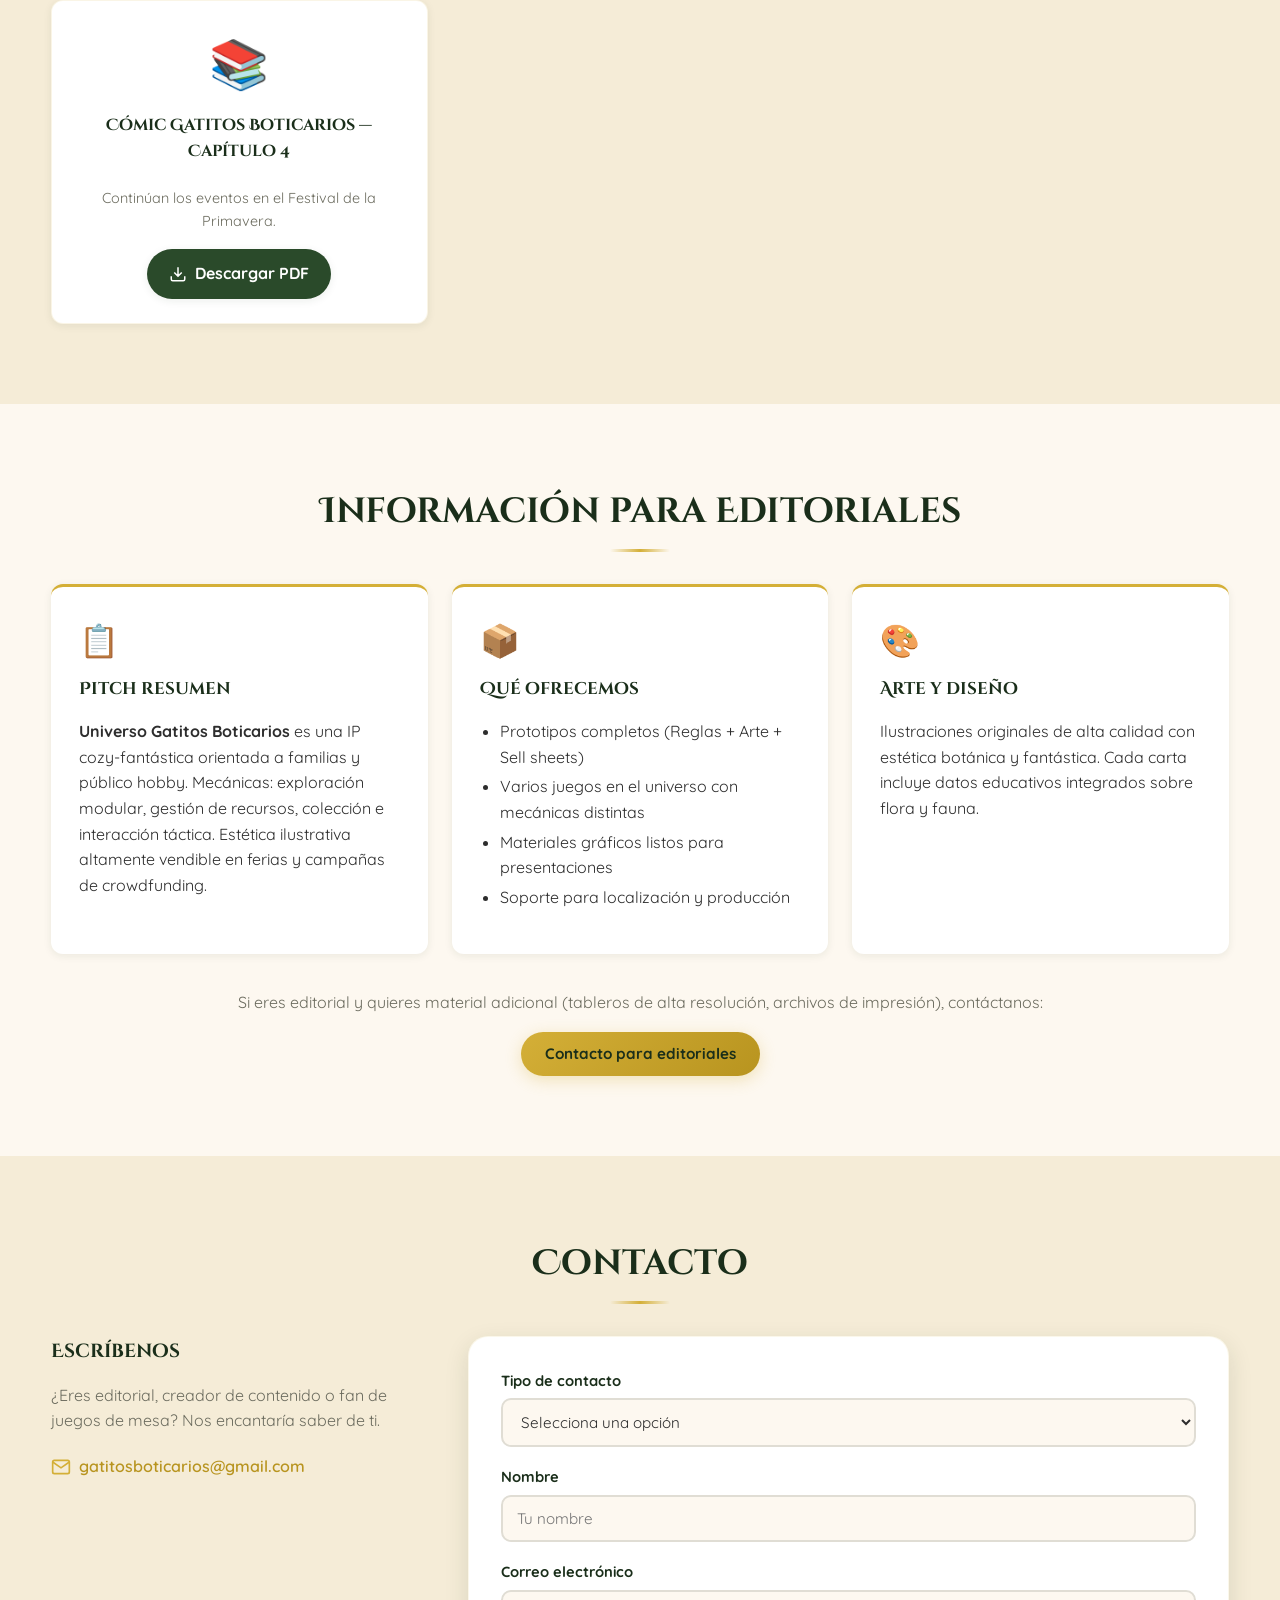
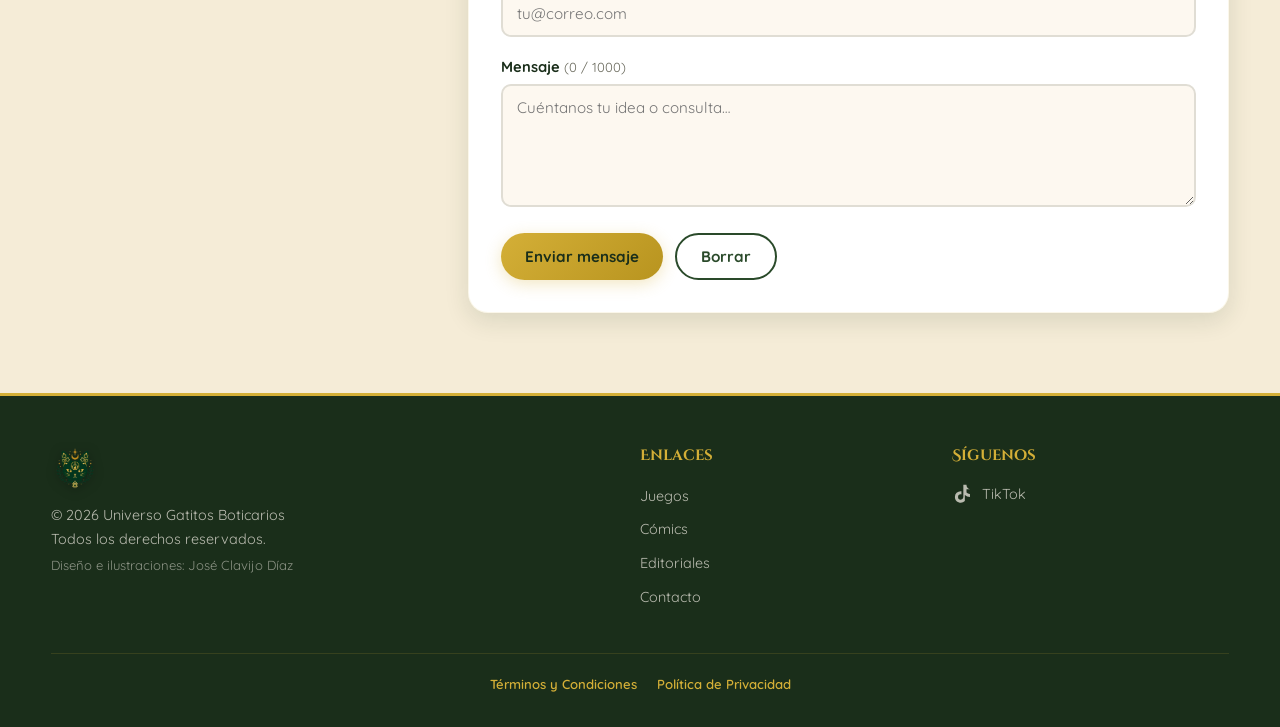
==== commit 7bca7e38: "Update index.html" ====
--- a/index.html
+++ b/index.html
@@ -96,7 +96,7 @@
             <h4>Qué ofrecemos</h4>
             <ul>
               <li>Prototipos completos (Reglas + Arte + Sell sheets)</li>
-              <li>3 juegos en el universo con mecánicas distintas</li>
+              <li>Varios juegos en el universo con mecánicas distintas</li>
               <li>Materiales gráficos listos para presentaciones</li>
               <li>Soporte para localización y producción</li>
             </ul>
@@ -220,8 +220,25 @@
     </div>
   </div>
 
-  <!-- EmailJS SDK -->
+  <!-- ===== SCRIPTS ===== -->
+
+  <!-- 1. EmailJS SDK (CDN) — debe cargar primero -->
   <script src="https://cdn.jsdelivr.net/npm/@emailjs/browser@4/dist/email.min.js"></script>
-  <script src="js/script.js"></script>
+
+  <!-- 2. Inicialización de EmailJS -->
+  <script>
+    (function() {
+      if (typeof emailjs !== 'undefined') {
+        emailjs.init('ZhnZtDZRCVZU3qlPp');
+        console.log('[EmailJS] SDK inicializado desde index.html');
+      }
+    })();
+  </script>
+
+  <!-- 3. Módulo de métricas (visitas, formularios, descargas) -->
+  <script src="js/metrics.js"></script>
+
+  <!-- 4. App principal (UI, formulario, EmailJS, dinámicos) -->
+  <script src="js/app.js"></script>
 </body>
 </html>
